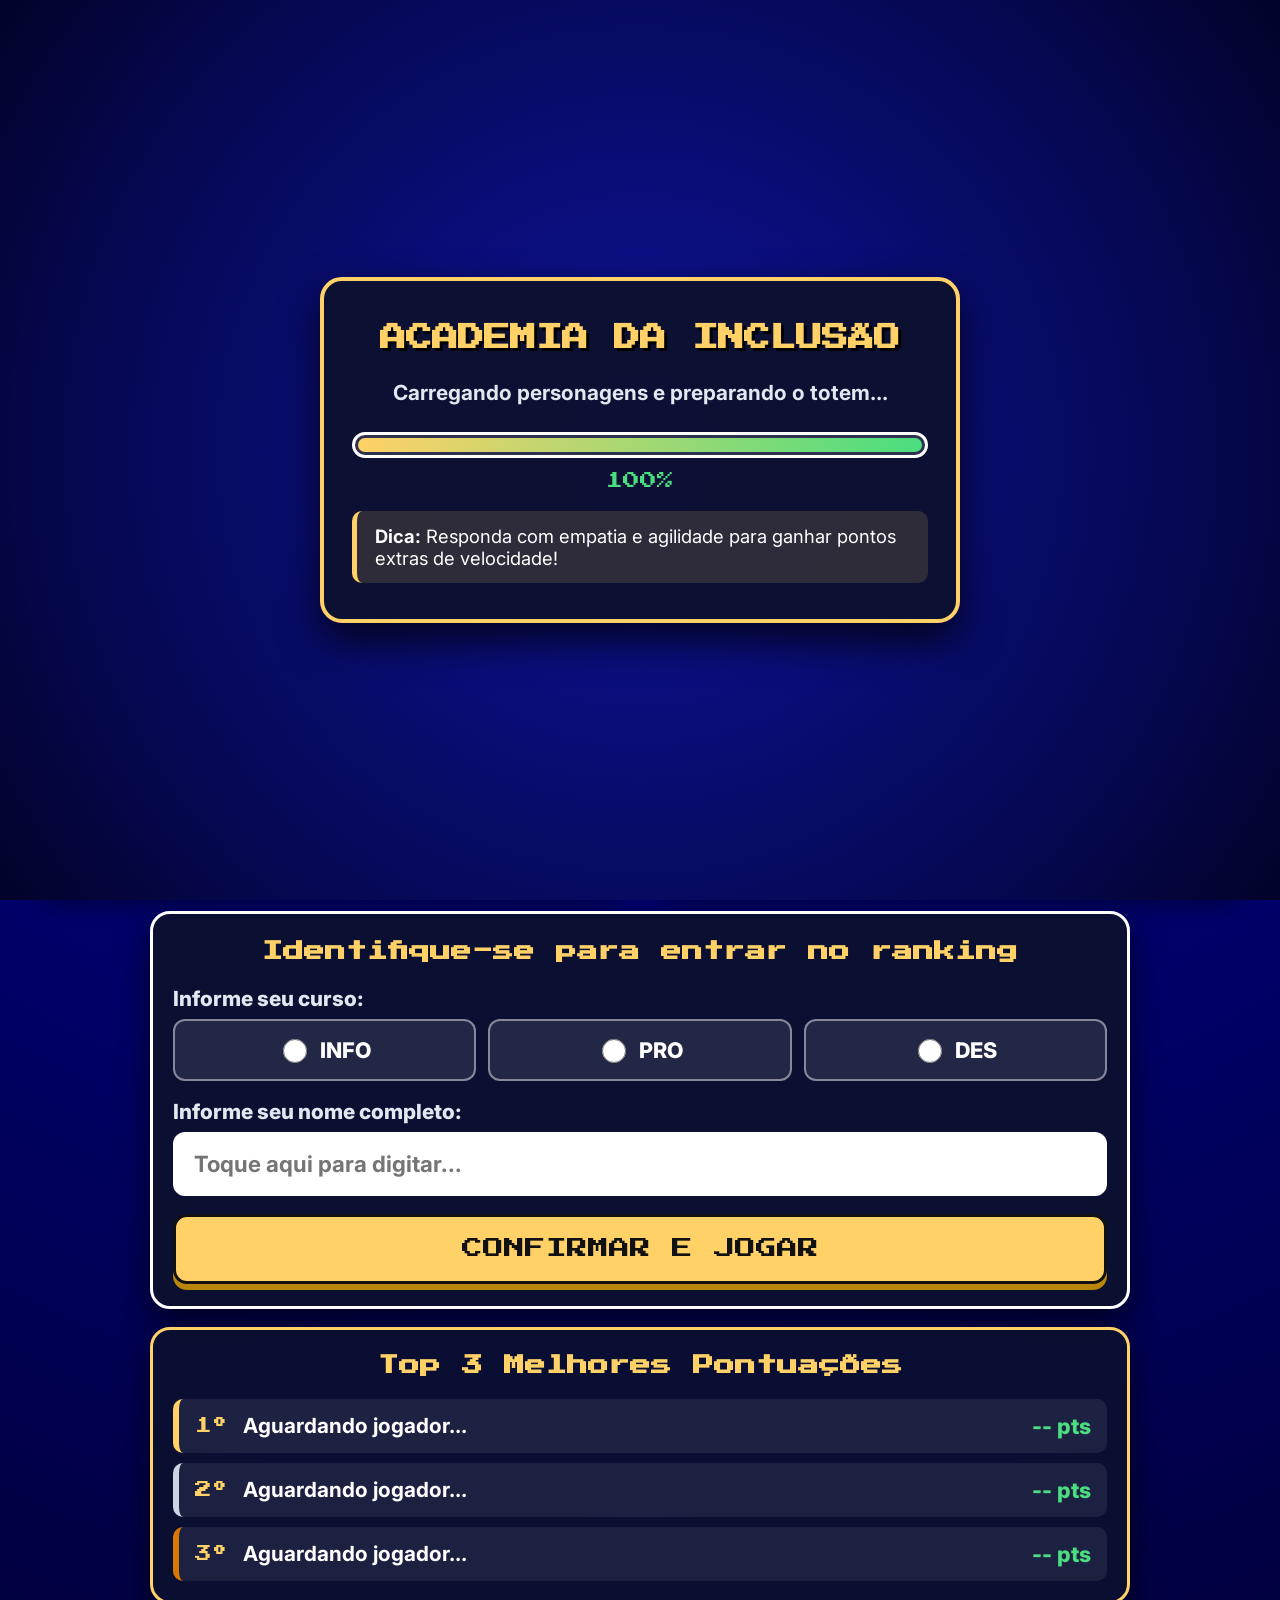
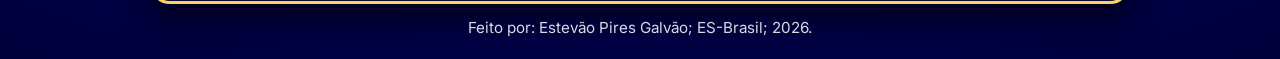
==== index.html @ bff160e6 "Enhance index.html with loading screens and styles Updated styles and added loading screens for impr" ====
<!doctype html>
<html lang="pt-br">

<head>
    <meta charset="utf-8">
    <meta name="viewport" content="width=device-width, initial-scale=1.0, maximum-scale=1.0, user-scalable=no">
    <title>Academia da Inclusão - Início</title>
    <link rel="preconnect" href="https://fonts.googleapis.com">
    <link rel="preconnect" href="https://fonts.gstatic.com" crossorigin>
    <link href="https://fonts.googleapis.com/css2?family=Press+Start+2P&family=Inter:wght@400;600;800&display=swap" rel="stylesheet">
    <style>
        * {
            box-sizing: border-box;
            -webkit-tap-highlight-color: transparent;
        }

        html, body {
            touch-action: manipulation;
            user-select: none;
            margin: 0;
            padding: 0;
        }

        body {
            background: radial-gradient(circle at top, #0a0a8f 0%, #000066 65%, #00003d 100%);
            color: #ffffff;
            font-family: 'Inter', sans-serif;
            padding: 18px 14px 22px 14px;
            min-height: 100dvh;
            display: flex;
            flex-direction: column;
            justify-content: space-between;
            align-items: center;
        }

        /* =========================================
           TELAS INTERMEDIÁRIAS DE CARREGAMENTO
           ========================================= */
        .TelaCarregamento {
            position: fixed;
            inset: 0;
            background: radial-gradient(circle at center, #0e129c 0%, #05074d 75%, #020329 100%);
            z-index: 9999;
            display: flex;
            flex-direction: column;
            justify-content: center;
            align-items: center;
            padding: 24px;
            text-align: center;
            transition: opacity 0.45s ease, visibility 0.45s ease;
        }

        .TelaCarregamento.oculta {
            opacity: 0;
            visibility: hidden;
            pointer-events: none;
        }

        .CaixaLoader {
            background-color: rgba(12, 16, 46, 0.94);
            border: 4px solid #ffd166;
            border-radius: 22px;
            padding: 36px 28px;
            width: 92%;
            max-width: 640px;
            box-shadow: 0 18px 40px rgba(0, 0, 0, 0.75);
        }

        .TituloLoader {
            font-family: 'Press Start 2P', cursive;
            font-size: clamp(1.1rem, 2.8vw, 1.65rem);
            line-height: 1.6;
            color: #ffd166;
            margin: 0 0 18px 0;
            text-shadow: 3px 3px 0 #000000;
        }

        .TextoLoader {
            font-size: clamp(1rem, 2.3vw, 1.3rem);
            font-weight: 700;
            color: #e2e8f0;
            margin: 0 0 24px 0;
            line-height: 1.5;
        }

        .BarraProgressoFundo {
            width: 100%;
            height: 26px;
            background-color: rgba(255, 255, 255, 0.14);
            border: 3px solid #ffffff;
            border-radius: 14px;
            overflow: hidden;
            padding: 3px;
        }

        .BarraProgressoPreenchimento {
            height: 100%;
            width: 0%;
            background: linear-gradient(90deg, #ffd166 0%, #4ade80 100%);
            border-radius: 8px;
            transition: width 0.25s ease;
        }

        .PorcentagemLoader {
            font-family: 'Press Start 2P', cursive;
            font-size: clamp(0.85rem, 2vw, 1.05rem);
            color: #4ade80;
            margin: 14px 0 0 0;
        }

        .DicaInclusao {
            margin-top: 22px;
            padding: 14px 18px;
            background-color: rgba(255, 209, 102, 0.14);
            border-left: 5px solid #ffd166;
            border-radius: 10px;
            font-size: clamp(0.95rem, 2.1vw, 1.15rem);
            color: #ffffff;
            text-align: left;
        }

        /* =========================================
           BALÃO DE AVISO NA PÁGINA (SUBSTITUI ALERT)
           ========================================= */
        .OverlayBalaoAviso {
            display: none;
            position: fixed;
            inset: 0;
            background-color: rgba(0, 0, 0, 0.75);
            backdrop-filter: blur(6px);
            -webkit-backdrop-filter: blur(6px);
            z-index: 8000;
            justify-content: center;
            align-items: center;
            padding: 20px;
        }

        .OverlayBalaoAviso.ativo {
            display: flex;
        }

        .BalaoAviso {
            position: relative;
            background-color: #10163a;
            border: 4px solid #ffd166;
            border-radius: 22px;
            padding: 30px 26px;
            width: 92%;
            max-width: 600px;
            text-align: center;
            box-shadow: 0 18px 42px rgba(0, 0, 0, 0.85);
            animation: surgirBalao 0.22s ease-out;
        }

        @keyframes surgirBalao {
            from {
                transform: scale(0.9);
                opacity: 0;
            }
            to {
                transform: scale(1);
                opacity: 1;
            }
        }

        .TituloBalaoAviso {
            font-family: 'Press Start 2P', cursive;
            font-size: clamp(1rem, 2.5vw, 1.35rem);
            color: #ffd166;
            margin: 0 0 16px 0;
            line-height: 1.5;
        }

        .TextoBalaoAviso {
            font-size: clamp(1.1rem, 2.4vw, 1.35rem);
            font-weight: 700;
            color: #ffffff;
            line-height: 1.5;
            margin: 0 0 24px 0;
        }

        .BotaoBalaoAviso {
            width: 100%;
            min-height: 62px;
            background-color: #ffd166;
            color: #111111;
            border: 3px solid #111111;
            border-radius: 14px;
            font-family: 'Press Start 2P', cursive;
            font-size: clamp(0.95rem, 2.2vw, 1.15rem);
            cursor: pointer;
            box-shadow: 0 5px 0 #b8860b;
        }

        .BotaoBalaoAviso:active {
            transform: translateY(3px);
            box-shadow: 0 2px 0 #b8860b;
        }

        /* =========================================
           1. LOGOS AMPLIADAS NO TOPO DO TOTEM
           ========================================= */
        .AlinharLogos {
            display: flex;
            justify-content: space-between;
            align-items: center;
            gap: 12px;
            width: 98%;
            max-width: 1100px;
            margin-bottom: 8px;
        }

        .EstiloLogos {
            height: clamp(92px, 11.5vw, 145px);
            width: auto;
            max-width: 31%;
            object-fit: contain;
            filter: drop-shadow(0px 5px 10px rgba(0, 0, 0, 0.55));
        }

        /* =========================================
           2. TÍTULO E CHAMADA
           ========================================= */
        .EstiloTitulo {
            width: 92%;
            max-width: 780px;
            height: auto;
            display: block;
            margin: 0 auto 6px auto;
            filter: drop-shadow(0px 8px 16px rgba(0, 0, 0, 0.65));
        }

        .SubtituloHeroi {
            font-family: 'Press Start 2P', cursive;
            font-size: clamp(1.25rem, 3vw, 1.95rem);
            color: #ffd166;
            text-align: center;
            text-shadow: 3px 3px 0px #000000;
            margin: 6px 0 16px 0;
        }

        /* =========================================
           3. SELEÇÃO DE HERÓI (TAMANHO MÁXIMO 2.5x)
           ========================================= */
        .EstiloDupla {
            display: flex;
            justify-content: center;
            align-items: stretch;
            gap: clamp(14px, 3vw, 36px);
            width: 96%;
            max-width: 1280px;
            margin-bottom: 20px;
        }

        .EstiloPersonagens {
            flex: 1;
            background: linear-gradient(180deg, rgba(255, 255, 255, 0.12) 0%, rgba(12, 16, 46, 0.72) 100%);
            border: 3px solid rgba(255, 255, 255, 0.35);
            border-radius: 20px;
            outline: none;
            padding: 12px 6px 14px 6px;
            cursor: pointer;
            display: flex;
            flex-direction: column;
            justify-content: space-between;
            align-items: center;
            gap: 10px;
            box-shadow: 0 10px 24px rgba(0, 0, 0, 0.45);
            transition: transform 0.2s ease, border-color 0.2s ease, background 0.2s ease, box-shadow 0.2s ease;
        }

        /* 335px * 2.5 = 838px */
        .EstiloPersonagens img {
            width: clamp(240px, 42vw, 838px);
            max-height: 46vh;
            height: auto;
            object-fit: contain;
            display: block;
            filter: drop-shadow(0px 12px 10px rgba(0, 0, 0, 0.7));
            transition: transform 0.2s ease, filter 0.2s ease;
        }

        .NomeHeroi {
            font-family: 'Press Start 2P', cursive;
            font-size: clamp(1rem, 2.4vw, 1.35rem);
            color: #ffffff;
            background-color: rgba(0, 0, 0, 0.75);
            padding: 12px 24px;
            border-radius: 10px;
            border: 2px solid rgba(255, 255, 255, 0.4);
            width: 88%;
            text-align: center;
        }

        .EstiloPersonagens:active {
            transform: scale(0.97);
        }

        .EstiloPersonagens.selecionado {
            background: linear-gradient(180deg, rgba(255, 209, 102, 0.3) 0%, rgba(255, 209, 102, 0.1) 100%);
            border-color: #ffd166;
            box-shadow: 0 0 28px rgba(255, 209, 102, 0.55);
        }

        .EstiloPersonagens.selecionado img {
            filter: drop-shadow(0px 0px 20px rgba(255, 209, 102, 0.95));
            transform: scale(1.06);
        }

        .EstiloPersonagens.selecionado .NomeHeroi {
            color: #111111;
            background-color: #ffd166;
            border-color: #ffffff;
        }

        /* =========================================
           4. ÁREA DE CADASTRO
           ========================================= */
        .AreaCadastro {
            background-color: rgba(12, 16, 46, 0.94);
            border: 3px solid #ffffff;
            border-radius: 20px;
            padding: 22px 20px;
            width: 96%;
            max-width: 980px;
            box-shadow: 0 14px 32px rgba(0, 0, 0, 0.6);
            margin-bottom: 18px;
        }

        .TituloSecao {
            font-family: 'Press Start 2P', cursive;
            font-size: clamp(0.95rem, 2.3vw, 1.3rem);
            line-height: 1.5;
            color: #ffd166;
            text-align: center;
            margin: 0 0 18px 0;
        }

        .CampoLabel {
            display: block;
            font-weight: 800;
            font-size: clamp(1.05rem, 2.2vw, 1.3rem);
            margin-bottom: 8px;
            color: #e2e8f0;
        }

        .OpcoesCurso {
            display: flex;
            justify-content: space-between;
            gap: 12px;
            margin-bottom: 18px;
        }

        .CursoItem {
            flex: 1;
            min-height: 62px;
            display: flex;
            align-items: center;
            justify-content: center;
            gap: 10px;
            background-color: rgba(255, 255, 255, 0.1);
            border: 2px solid rgba(255, 255, 255, 0.45);
            border-radius: 12px;
            padding: 12px;
            font-size: clamp(1.1rem, 2.3vw, 1.35rem);
            font-weight: 800;
            cursor: pointer;
            transition: background-color 0.2s ease, border-color 0.2s ease;
        }

        .CursoItem:active {
            transform: scale(0.98);
        }

        .CursoItem:has(input:checked) {
            background-color: rgba(255, 209, 102, 0.28);
            border-color: #ffd166;
            color: #ffd166;
        }

        .CursoItem input {
            accent-color: #ffd166;
            width: 24px;
            height: 24px;
            cursor: pointer;
        }

        .InputNome {
            width: 100%;
            min-height: 64px;
            padding: 14px 18px;
            border: 3px solid #ffffff;
            border-radius: 12px;
            background-color: #ffffff;
            color: #111111;
            font-family: 'Inter', sans-serif;
            font-size: clamp(1.15rem, 2.4vw, 1.4rem);
            font-weight: 700;
            margin-bottom: 18px;
            outline: none;
            user-select: text;
        }

        .InputNome:focus {
            border-color: #ffd166;
            box-shadow: 0 0 0 4px rgba(255, 209, 102, 0.45);
        }

        .BotaoConfirmar {
            width: 100%;
            min-height: 70px;
            padding: 18px;
            border: 3px solid #111111;
            border-radius: 14px;
            background-color: #ffd166;
            color: #111111;
            font-family: 'Press Start 2P', cursive;
            font-size: clamp(1rem, 2.4vw, 1.3rem);
            cursor: pointer;
            box-shadow: 0 6px 0 #b8860b;
            transition: background-color 0.2s ease, transform 0.1s ease;
        }

        .BotaoConfirmar:active {
            transform: translateY(4px);
            box-shadow: 0 2px 0 #b8860b;
        }

        /* =========================================
           5. TOP 3 ALUNOS
           ========================================= */
        .AreaRanking {
            background-color: rgba(12, 16, 46, 0.88);
            border: 3px solid #ffd166;
            border-radius: 20px;
            padding: 20px;
            width: 96%;
            max-width: 980px;
            box-shadow: 0 14px 32px rgba(0, 0, 0, 0.6);
            margin-bottom: 14px;
        }

        .ListaTop3 {
            list-style: none;
            padding: 0;
            margin: 0;
            display: flex;
            flex-direction: column;
            gap: 10px;
        }

        .ItemRanking {
            display: flex;
            justify-content: space-between;
            align-items: center;
            background-color: rgba(255, 255, 255, 0.08);
            border-left: 6px solid #ffd166;
            border-radius: 10px;
            padding: 14px 16px;
            font-size: clamp(1.05rem, 2.2vw, 1.3rem);
        }

        .ItemRanking.segundo {
            border-left-color: #cbd5e1;
        }

        .ItemRanking.terceiro {
            border-left-color: #d97706;
        }

        .PosicaoRanking {
            font-family: 'Press Start 2P', cursive;
            font-size: clamp(0.85rem, 2vw, 1.05rem);
            color: #ffd166;
            margin-right: 14px;
        }

        .DadosAluno {
            flex: 1;
            font-weight: 700;
        }

        .PontosAluno {
            font-weight: 800;
            font-size: clamp(1.1rem, 2.3vw, 1.35rem);
            color: #4ade80;
        }

        /* 6. Créditos */
        .Creditos {
            width: 96%;
            max-width: 980px;
            font-size: 0.95rem;
            color: rgba(255, 255, 255, 0.85);
            text-align: center;
            margin: 0;
        }

        @media (max-width: 480px) {
            body {
                padding: 12px 8px;
            }
            .EstiloLogos {
                height: 68px;
            }
            .EstiloPersonagens img {
                width: clamp(175px, 44vw, 838px);
            }
            .OpcoesCurso {
                flex-direction: column;
            }
        }
    </style>
</head>

<body>
    <!-- Tela Intermediária 1: Carregamento no Início do Index -->
    <div id="telaCarregamentoInicial" class="TelaCarregamento">
        <div class="CaixaLoader">
            <h2 class="TituloLoader">ACADEMIA DA INCLUSÃO</h2>
            <p class="TextoLoader">Carregando personagens e preparando o totem...</p>
            <div class="BarraProgressoFundo">
                <div id="barraProgressoInicial" class="BarraProgressoPreenchimento"></div>
            </div>
            <p id="porcentagemLoaderInicial" class="PorcentagemLoader">0%</p>
            <div class="DicaInclusao">
                <strong>Dica:</strong> Responda com empatia e agilidade para ganhar pontos extras de velocidade!
            </div>
        </div>
    </div>

    <!-- Tela Intermediária 2: Transição entre o Index e a Sala de Aula -->
    <div id="telaTransicaoJogo" class="TelaCarregamento oculta">
        <div class="CaixaLoader">
            <h2 id="tituloTransicaoJogo" class="TituloLoader">ENTRANDO NA SALA Nº 8...</h2>
            <p id="textoTransicaoJogo" class="TextoLoader">Preparando o cenário e os colegas...</p>
            <div class="BarraProgressoFundo">
                <div id="barraProgressoJogo" class="BarraProgressoPreenchimento"></div>
            </div>
            <div class="DicaInclusao">
                <strong>Dica de Inclusão:</strong> Sempre pergunte antes de ajudar e converse diretamente com o colega!
            </div>
        </div>
    </div>

    <!-- Balão de aviso na própria página (substitui o alert) -->
    <div id="balaoAvisoOverlay" class="OverlayBalaoAviso">
        <div class="BalaoAviso">
            <h3 id="tituloBalaoAviso" class="TituloBalaoAviso">Atenção!</h3>
            <p id="textoBalaoAviso" class="TextoBalaoAviso"></p>
            <button type="button" id="botaoBalaoAviso" class="BotaoBalaoAviso" onclick="FecharBalaoAviso()">
                ENTENDI
            </button>
        </div>
    </div>

    <!-- Logos -->
    <div class="AlinharLogos">
        <img src="LogoSedu.png" alt="Logo SEDU" class="EstiloLogos">
        <img src="LogoDsm.png" alt="Logo DSM" class="EstiloLogos">
        <img src="LogoEmescan.png" alt="Logo EMESCAM" class="EstiloLogos">
    </div>

    <!-- Título -->
    <img src="InicialTitulo.png" alt="Academia da Inclusão" class="EstiloTitulo">
    <h1 class="SubtituloHeroi">Escolha seu herói</h1>

    <!-- Milly e Lucas -->
    <div class="EstiloDupla">
        <button id="Milly" type="button" class="EstiloPersonagens" onclick="SelecionarHeroi('Milly')">
            <img src="Milly.png" alt="Milly">
            <span class="NomeHeroi">Milly</span>
        </button>

        <button id="Lucas" type="button" class="EstiloPersonagens" onclick="SelecionarHeroi('Lucas')">
            <img src="Lucas.png" alt="Lucas">
            <span class="NomeHeroi">Lucas</span>
        </button>
    </div>

    <!-- Cadastro -->
    <form id="formCadastro" class="AreaCadastro" onsubmit="PrepararInicio(event)" novalidate>
        <h2 class="TituloSecao">Identifique-se para entrar no ranking</h2>

        <input type="hidden" id="heroiEscolhido" name="heroi" value="">

        <span class="CampoLabel">Informe seu curso:</span>
        <div class="OpcoesCurso">
            <label class="CursoItem">
                <input type="radio" name="curso" value="INFO"> INFO
            </label>
            <label class="CursoItem">
                <input type="radio" name="curso" value="PRO"> PRO
            </label>
            <label class="CursoItem">
                <input type="radio" name="curso" value="DES"> DES
            </label>
        </div>

        <label for="nomeCompleto" class="CampoLabel">Informe seu nome completo:</label>
        <input type="text" id="nomeCompleto" name="nome" class="InputNome" placeholder="Toque aqui para digitar...">

        <button type="submit" class="BotaoConfirmar">CONFIRMAR E JOGAR</button>
    </form>

    <!-- Ranking Top 3 -->
    <section class="AreaRanking">
        <h2 class="TituloSecao">Top 3 Melhores Pontuações</h2>
        <ul class="ListaTop3">
            <li id="top1" class="ItemRanking">
                <span class="PosicaoRanking">1º</span>
                <span class="DadosAluno">Aguardando jogador...</span>
                <span class="PontosAluno">-- pts</span>
            </li>
            <li id="top2" class="ItemRanking segundo">
                <span class="PosicaoRanking">2º</span>
                <span class="DadosAluno">Aguardando jogador...</span>
                <span class="PontosAluno">-- pts</span>
            </li>
            <li id="top3" class="ItemRanking terceiro">
                <span class="PosicaoRanking">3º</span>
                <span class="DadosAluno">Aguardando jogador...</span>
                <span class="PontosAluno">-- pts</span>
            </li>
        </ul>
    </section>

    <!-- Créditos -->
    <p class="Creditos">Feito por: Estevão Pires Galvão; ES-Brasil; 2026.</p>

    <script src="AcademiadaInclusao.js"></script>
</body>

</html>
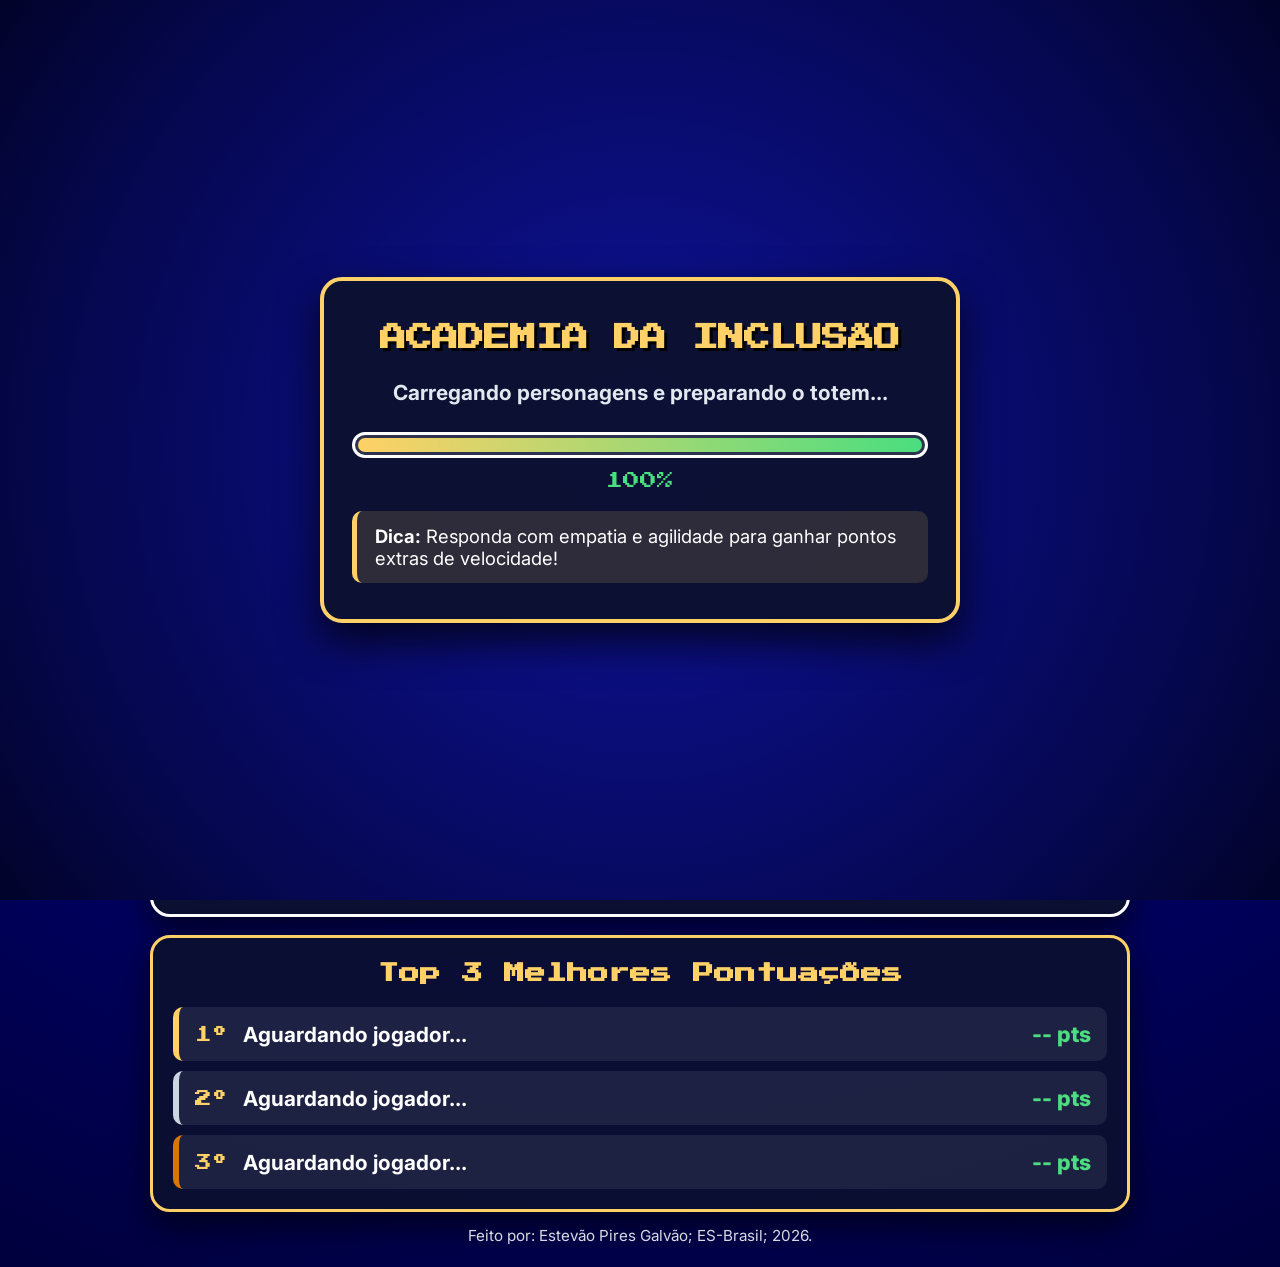
==== commit b256e8ee: "Refactor HTML structure and styles for consistency" ====
--- a/index.html
+++ b/index.html
@@ -198,20 +198,20 @@
         }
 
         /* =========================================
-           1. LOGOS AMPLIADAS NO TOPO DO TOTEM
+           1. LOGOS NO TOPO (ALINHADAS AOS BLOCOS)
            ========================================= */
         .AlinharLogos {
             display: flex;
             justify-content: space-between;
             align-items: center;
             gap: 12px;
-            width: 98%;
-            max-width: 1100px;
-            margin-bottom: 8px;
+            width: 96%;
+            max-width: 980px;
+            margin-bottom: 14px;
         }
 
         .EstiloLogos {
-            height: clamp(92px, 11.5vw, 145px);
+            height: clamp(82px, 11vw, 132px);
             width: auto;
             max-width: 31%;
             object-fit: contain;
@@ -219,60 +219,83 @@
         }
 
         /* =========================================
-           2. TÍTULO E CHAMADA
+           2. TÍTULO PRINCIPAL EM HTML E CHAMADA
            ========================================= */
-        .EstiloTitulo {
-            width: 92%;
-            max-width: 780px;
-            height: auto;
+        .CabecalhoTitulo {
+            width: 96%;
+            max-width: 980px;
+            text-align: center;
+            background: linear-gradient(180deg, rgba(16, 22, 68, 0.92) 0%, rgba(9, 13, 44, 0.96) 100%);
+            border: 4px solid #ffd166;
+            border-radius: 20px;
+            padding: 20px 18px 18px 18px;
+            margin-bottom: 18px;
+            box-shadow: 0 12px 28px rgba(0, 0, 0, 0.65);
+        }
+
+        .TituloPrincipal {
+            font-family: 'Press Start 2P', cursive;
+            font-size: clamp(1.35rem, 3.6vw, 2.35rem);
+            line-height: 1.45;
+            color: #ffffff;
+            margin: 0;
+            text-transform: uppercase;
+            text-shadow:
+                0 4px 0 #b45309,
+                0 8px 0 #000000;
+            letter-spacing: 1px;
+        }
+
+        .TituloPrincipal .DestaqueTitulo {
             display: block;
-            margin: 0 auto 6px auto;
-            filter: drop-shadow(0px 8px 16px rgba(0, 0, 0, 0.65));
+            color: #ffd166;
+            margin-top: 6px;
         }
 
         .SubtituloHeroi {
             font-family: 'Press Start 2P', cursive;
-            font-size: clamp(1.25rem, 3vw, 1.95rem);
-            color: #ffd166;
+            font-size: clamp(1rem, 2.3vw, 1.45rem);
+            color: #4ade80;
             text-align: center;
-            text-shadow: 3px 3px 0px #000000;
-            margin: 6px 0 16px 0;
+            text-shadow: 2px 2px 0px #000000;
+            margin: 16px 0 0 0;
         }
 
         /* =========================================
-           3. SELEÇÃO DE HERÓI (TAMANHO MÁXIMO 2.5x)
+           3. SELEÇÃO DE HERÓI (ALINHADA AO FORMULÁRIO)
            ========================================= */
         .EstiloDupla {
             display: flex;
-            justify-content: center;
+            justify-content: space-between;
             align-items: stretch;
-            gap: clamp(14px, 3vw, 36px);
+            gap: 20px;
             width: 96%;
-            max-width: 1280px;
-            margin-bottom: 20px;
+            max-width: 980px;
+            margin-bottom: 18px;
         }
 
         .EstiloPersonagens {
             flex: 1;
-            background: linear-gradient(180deg, rgba(255, 255, 255, 0.12) 0%, rgba(12, 16, 46, 0.72) 100%);
-            border: 3px solid rgba(255, 255, 255, 0.35);
+            min-width: 0;
+            background: linear-gradient(180deg, rgba(255, 255, 255, 0.12) 0%, rgba(12, 16, 46, 0.85) 100%);
+            border: 3px solid rgba(255, 255, 255, 0.45);
             border-radius: 20px;
             outline: none;
-            padding: 12px 6px 14px 6px;
+            padding: 16px 12px 16px 12px;
             cursor: pointer;
             display: flex;
             flex-direction: column;
             justify-content: space-between;
             align-items: center;
-            gap: 10px;
-            box-shadow: 0 10px 24px rgba(0, 0, 0, 0.45);
+            gap: 12px;
+            box-shadow: 0 12px 28px rgba(0, 0, 0, 0.55);
             transition: transform 0.2s ease, border-color 0.2s ease, background 0.2s ease, box-shadow 0.2s ease;
         }
 
-        /* 335px * 2.5 = 838px */
         .EstiloPersonagens img {
-            width: clamp(240px, 42vw, 838px);
-            max-height: 46vh;
+            width: 100%;
+            max-width: 410px;
+            max-height: 36vh;
             height: auto;
             object-fit: contain;
             display: block;
@@ -284,27 +307,27 @@
             font-family: 'Press Start 2P', cursive;
             font-size: clamp(1rem, 2.4vw, 1.35rem);
             color: #ffffff;
-            background-color: rgba(0, 0, 0, 0.75);
-            padding: 12px 24px;
-            border-radius: 10px;
+            background-color: rgba(0, 0, 0, 0.78);
+            padding: 14px 20px;
+            border-radius: 12px;
             border: 2px solid rgba(255, 255, 255, 0.4);
-            width: 88%;
+            width: 100%;
             text-align: center;
         }
 
         .EstiloPersonagens:active {
-            transform: scale(0.97);
+            transform: scale(0.98);
         }
 
         .EstiloPersonagens.selecionado {
-            background: linear-gradient(180deg, rgba(255, 209, 102, 0.3) 0%, rgba(255, 209, 102, 0.1) 100%);
+            background: linear-gradient(180deg, rgba(255, 209, 102, 0.3) 0%, rgba(255, 209, 102, 0.12) 100%);
             border-color: #ffd166;
             box-shadow: 0 0 28px rgba(255, 209, 102, 0.55);
         }
 
         .EstiloPersonagens.selecionado img {
             filter: drop-shadow(0px 0px 20px rgba(255, 209, 102, 0.95));
-            transform: scale(1.06);
+            transform: scale(1.05);
         }
 
         .EstiloPersonagens.selecionado .NomeHeroi {
@@ -314,7 +337,7 @@
         }
 
         /* =========================================
-           4. ÁREA DE CADASTRO
+           4. ÁREA DE CADASTRO (MESMA LARGURA 980px)
            ========================================= */
         .AreaCadastro {
             background-color: rgba(12, 16, 46, 0.94);
@@ -427,7 +450,7 @@
         }
 
         /* =========================================
-           5. TOP 3 ALUNOS
+           5. TOP 3 ALUNOS (MESMA LARGURA 980px)
            ========================================= */
         .AreaRanking {
             background-color: rgba(12, 16, 46, 0.88);
@@ -496,15 +519,18 @@
             margin: 0;
         }
 
-        @media (max-width: 480px) {
+        @media (max-width: 560px) {
             body {
                 padding: 12px 8px;
             }
             .EstiloLogos {
-                height: 68px;
+                height: 64px;
             }
-            .EstiloPersonagens img {
-                width: clamp(175px, 44vw, 838px);
+            .EstiloDupla {
+                gap: 12px;
+            }
+            .EstiloPersonagens {
+                padding: 12px 8px;
             }
             .OpcoesCurso {
                 flex-direction: column;
@@ -561,11 +587,16 @@
         <img src="LogoEmescan.png" alt="Logo EMESCAM" class="EstiloLogos">
     </div>
 
-    <!-- Título -->
-    <img src="InicialTitulo.png" alt="Academia da Inclusão" class="EstiloTitulo">
-    <h1 class="SubtituloHeroi">Escolha seu herói</h1>
-
-    <!-- Milly e Lucas -->
+    <!-- Título Principal em HTML -->
+    <header class="CabecalhoTitulo">
+        <h1 class="TituloPrincipal">
+            Academia da
+            <span class="DestaqueTitulo">Inclusão</span>
+        </h1>
+        <p class="SubtituloHeroi">Escolha seu herói</p>
+    </header>
+
+    <!-- Milly e Lucas (alinhados com o formulário e o ranking) -->
     <div class="EstiloDupla">
         <button id="Milly" type="button" class="EstiloPersonagens" onclick="SelecionarHeroi('Milly')">
             <img src="Milly.png" alt="Milly">
